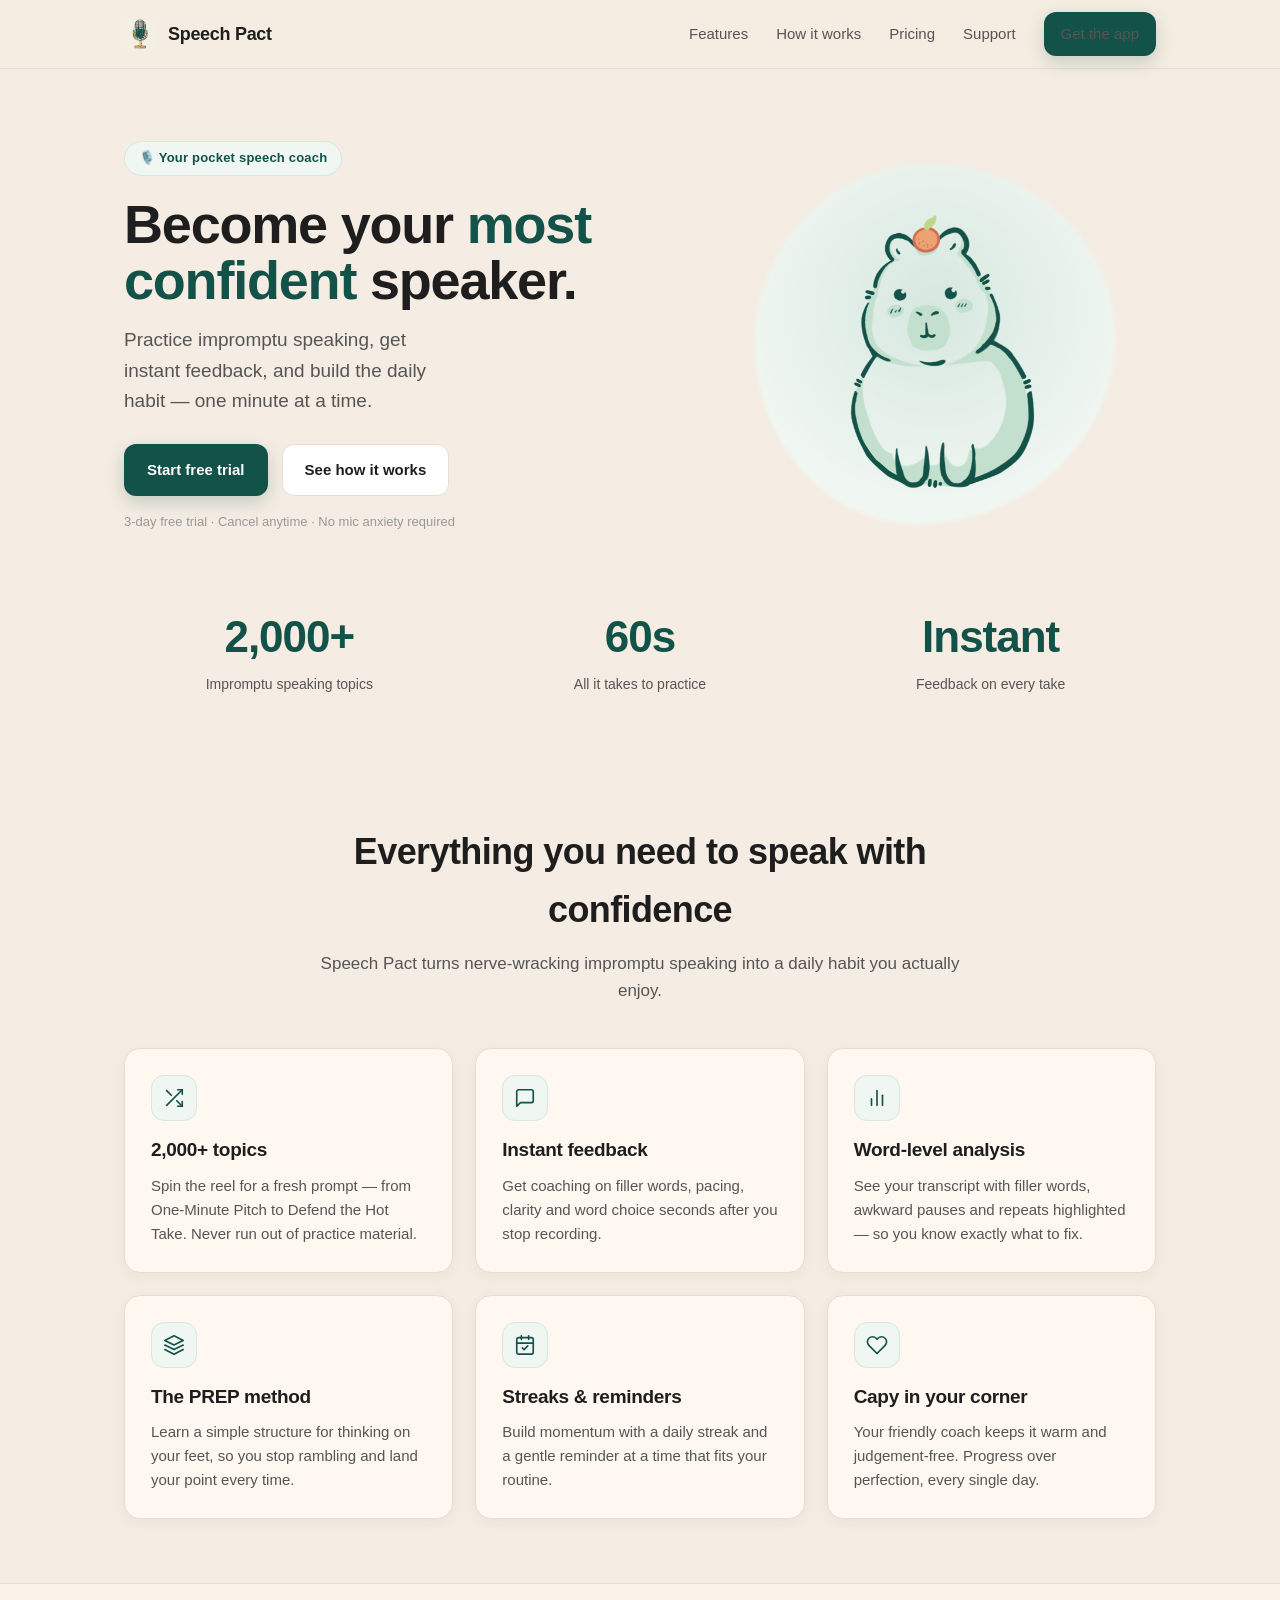
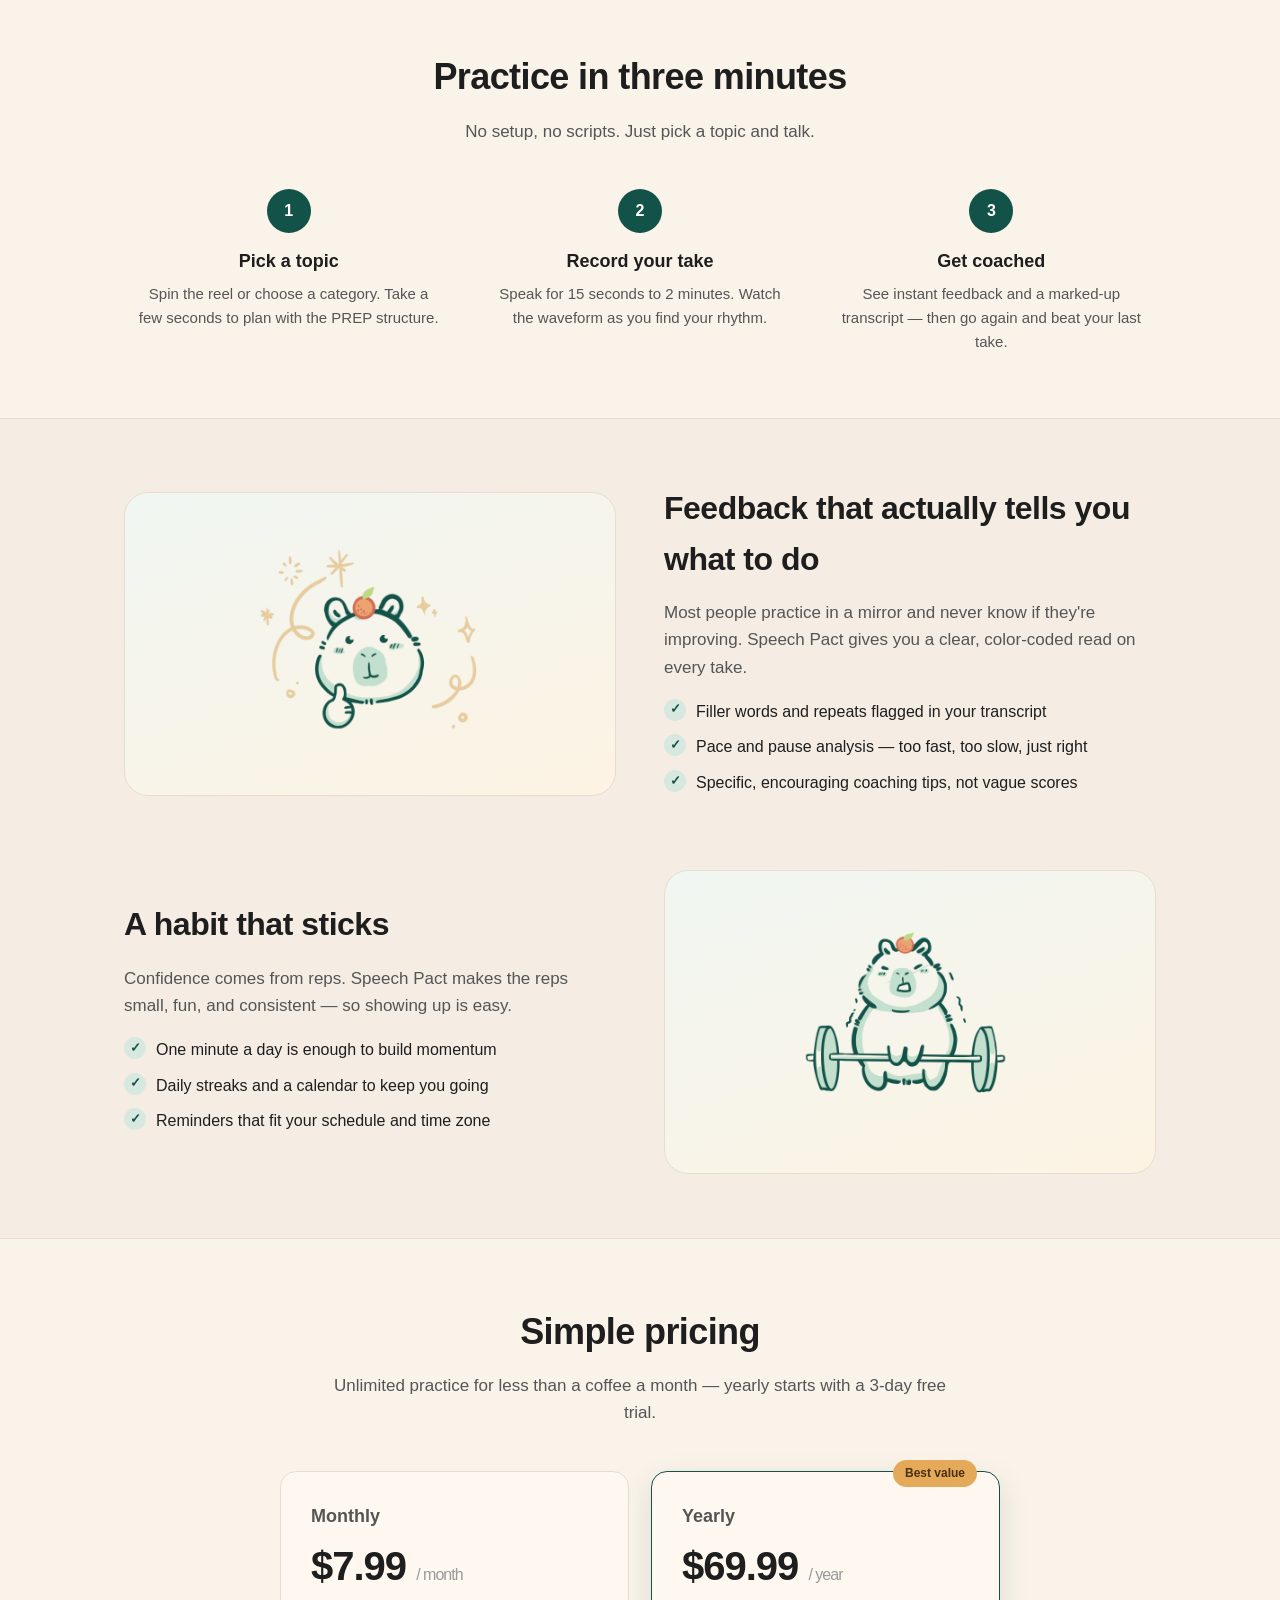
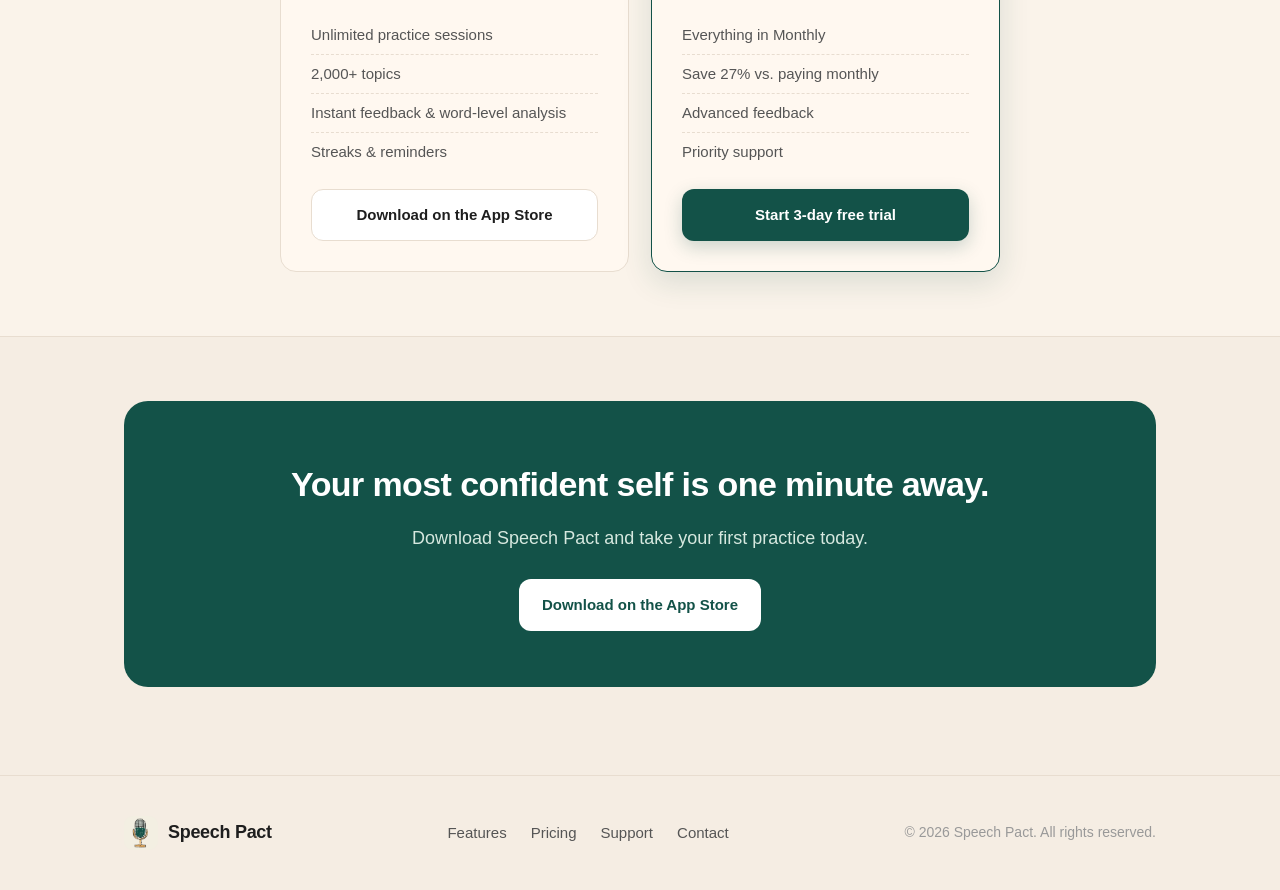
==== index.html @ 2749740c "Initial commit: Speech Pact marketing + support site Static HTML/CSS site matching the app's design " ====
<!DOCTYPE html>
<html lang="en">
<head>
  <meta charset="UTF-8" />
  <meta name="viewport" content="width=device-width, initial-scale=1.0" />
  <title>Speech Pact — Become your most confident speaker</title>
  <meta name="description" content="Speech Pact is your personal speech coach. Practice impromptu speaking with 2,000+ topics, get instant feedback on filler words, pacing and clarity, and build a daily streak." />
  <meta property="og:title" content="Speech Pact — Become your most confident speaker" />
  <meta property="og:description" content="Your pocket speech coach. Practice, get instant feedback, and build the habit of speaking with confidence." />
  <meta property="og:type" content="website" />
  <meta property="og:image" content="assets/icon.png" />
  <link rel="icon" href="assets/favicon.png" />
  <link rel="stylesheet" href="styles.css" />
</head>
<body>

  <!-- Header -->
  <header class="site-header">
    <div class="wrap nav">
      <a class="brand" href="index.html">
        <img src="assets/icon.png" alt="Speech Pact logo" />
        Speech Pact
      </a>
      <nav class="nav-links">
        <a href="#features" class="nav-hide">Features</a>
        <a href="#how" class="nav-hide">How it works</a>
        <a href="#pricing" class="nav-hide">Pricing</a>
        <a href="support.html">Support</a>
        <a href="#get" class="btn btn-primary btn-sm">Get the app</a>
      </nav>
    </div>
  </header>

  <main>
    <!-- Hero -->
    <section class="hero">
      <div class="wrap hero-grid">
        <div class="hero-copy">
          <span class="eyebrow">🎙️ Your pocket speech coach</span>
          <h1>Become your <span class="accent">most confident</span> speaker.</h1>
          <p class="lede">Practice impromptu speaking, get instant feedback, and build the daily habit — one minute at a time.</p>
          <div class="hero-cta">
            <a href="#get" class="btn btn-primary">Start free trial</a>
            <a href="#how" class="btn btn-ghost">See how it works</a>
          </div>
          <p class="hero-note">3-day free trial · Cancel anytime · No mic anxiety required</p>
        </div>
        <div class="hero-art">
          <div class="blob"></div>
          <img src="assets/capy.png" alt="Capy, the Speech Pact mascot" />
        </div>
      </div>
    </section>

    <!-- Stats -->
    <section style="padding-top:0;">
      <div class="wrap stats">
        <div class="stat"><div class="num">2,000+</div><div class="label">Impromptu speaking topics</div></div>
        <div class="stat"><div class="num">60s</div><div class="label">All it takes to practice</div></div>
        <div class="stat"><div class="num">Instant</div><div class="label">Feedback on every take</div></div>
      </div>
    </section>

    <!-- Features -->
    <section id="features">
      <div class="wrap">
        <div class="section-head">
          <h2>Everything you need to speak with confidence</h2>
          <p>Speech Pact turns nerve-wracking impromptu speaking into a daily habit you actually enjoy.</p>
        </div>
        <div class="features">
          <div class="card">
            <div class="ico"><svg viewBox="0 0 24 24"><polyline points="16 3 21 3 21 8"/><line x1="4" y1="20" x2="21" y2="3"/><polyline points="21 16 21 21 16 21"/><line x1="15" y1="15" x2="21" y2="21"/><line x1="4" y1="4" x2="9" y2="9"/></svg></div>
            <h3>2,000+ topics</h3>
            <p>Spin the reel for a fresh prompt — from One-Minute Pitch to Defend the Hot Take. Never run out of practice material.</p>
          </div>
          <div class="card">
            <div class="ico"><svg viewBox="0 0 24 24"><path d="M21 15a2 2 0 0 1-2 2H7l-4 4V5a2 2 0 0 1 2-2h14a2 2 0 0 1 2 2z"/></svg></div>
            <h3>Instant feedback</h3>
            <p>Get coaching on filler words, pacing, clarity and word choice seconds after you stop recording.</p>
          </div>
          <div class="card">
            <div class="ico"><svg viewBox="0 0 24 24"><line x1="6" y1="20" x2="6" y2="13"/><line x1="12" y1="20" x2="12" y2="4"/><line x1="18" y1="20" x2="18" y2="9"/></svg></div>
            <h3>Word-level analysis</h3>
            <p>See your transcript with filler words, awkward pauses and repeats highlighted — so you know exactly what to fix.</p>
          </div>
          <div class="card">
            <div class="ico"><svg viewBox="0 0 24 24"><polygon points="12 2 2 7 12 12 22 7 12 2"/><polyline points="2 17 12 22 22 17"/><polyline points="2 12 12 17 22 12"/></svg></div>
            <h3>The PREP method</h3>
            <p>Learn a simple structure for thinking on your feet, so you stop rambling and land your point every time.</p>
          </div>
          <div class="card">
            <div class="ico"><svg viewBox="0 0 24 24"><rect x="3" y="4" width="18" height="18" rx="2"/><line x1="16" y1="2" x2="16" y2="6"/><line x1="8" y1="2" x2="8" y2="6"/><line x1="3" y1="10" x2="21" y2="10"/><polyline points="9 15 11 17 15 13"/></svg></div>
            <h3>Streaks &amp; reminders</h3>
            <p>Build momentum with a daily streak and a gentle reminder at a time that fits your routine.</p>
          </div>
          <div class="card">
            <div class="ico"><svg viewBox="0 0 24 24"><path d="M20.84 4.61a5.5 5.5 0 0 0-7.78 0L12 5.67l-1.06-1.06a5.5 5.5 0 0 0-7.78 7.78l1.06 1.06L12 21.23l7.78-7.78 1.06-1.06a5.5 5.5 0 0 0 0-7.78z"/></svg></div>
            <h3>Capy in your corner</h3>
            <p>Your friendly coach keeps it warm and judgement-free. Progress over perfection, every single day.</p>
          </div>
        </div>
      </div>
    </section>

    <!-- How it works -->
    <section id="how" style="background:var(--cream); border-top:1px solid var(--line); border-bottom:1px solid var(--line);">
      <div class="wrap">
        <div class="section-head">
          <h2>Practice in three minutes</h2>
          <p>No setup, no scripts. Just pick a topic and talk.</p>
        </div>
        <div class="steps">
          <div class="step">
            <div class="n">1</div>
            <h3>Pick a topic</h3>
            <p>Spin the reel or choose a category. Take a few seconds to plan with the PREP structure.</p>
          </div>
          <div class="step">
            <div class="n">2</div>
            <h3>Record your take</h3>
            <p>Speak for 15 seconds to 2 minutes. Watch the waveform as you find your rhythm.</p>
          </div>
          <div class="step">
            <div class="n">3</div>
            <h3>Get coached</h3>
            <p>See instant feedback and a marked-up transcript — then go again and beat your last take.</p>
          </div>
        </div>
      </div>
    </section>

    <!-- Split showcase -->
    <section>
      <div class="wrap split">
        <div class="split-media"><img src="assets/it-works.png" alt="Speech Pact feedback illustration" /></div>
        <div>
          <h2>Feedback that actually tells you what to do</h2>
          <p>Most people practice in a mirror and never know if they're improving. Speech Pact gives you a clear, color-coded read on every take.</p>
          <ul class="ticks">
            <li>Filler words and repeats flagged in your transcript</li>
            <li>Pace and pause analysis — too fast, too slow, just right</li>
            <li>Specific, encouraging coaching tips, not vague scores</li>
          </ul>
        </div>
      </div>
    </section>

    <section style="padding-top:0;">
      <div class="wrap split reverse">
        <div class="split-media"><img src="assets/practice.png" alt="Daily practice illustration" /></div>
        <div>
          <h2>A habit that sticks</h2>
          <p>Confidence comes from reps. Speech Pact makes the reps small, fun, and consistent — so showing up is easy.</p>
          <ul class="ticks">
            <li>One minute a day is enough to build momentum</li>
            <li>Daily streaks and a calendar to keep you going</li>
            <li>Reminders that fit your schedule and time zone</li>
          </ul>
        </div>
      </div>
    </section>

    <!-- Pricing -->
    <section id="pricing" style="background:var(--cream); border-top:1px solid var(--line); border-bottom:1px solid var(--line);">
      <div class="wrap">
        <div class="section-head">
          <h2>Simple pricing</h2>
          <p>Unlimited practice for less than a coffee a month — yearly starts with a 3-day free trial.</p>
        </div>
        <div class="price-grid">
          <div class="price">
            <h3>Monthly</h3>
            <div class="amount">$7.99 <small>/ month</small></div>
            <ul>
              <li>Unlimited practice sessions</li>
              <li>2,000+ topics</li>
              <li>Instant feedback &amp; word-level analysis</li>
              <li>Streaks &amp; reminders</li>
            </ul>
            <a href="#get" class="btn btn-ghost" style="width:100%;">Download on the App Store</a>
          </div>
          <div class="price featured">
            <span class="tag">Best value</span>
            <h3>Yearly</h3>
            <div class="amount">$69.99 <small>/ year</small></div>
            <ul>
              <li>Everything in Monthly</li>
              <li>Save 27% vs. paying monthly</li>
              <li>Advanced feedback</li>
              <li>Priority support</li>
            </ul>
            <a href="#get" class="btn btn-primary" style="width:100%;">Start 3-day free trial</a>
          </div>
        </div>
      </div>
    </section>

    <!-- CTA -->
    <section id="get">
      <div class="wrap">
        <div class="cta-band">
          <h2>Your most confident self is one minute away.</h2>
          <p>Download Speech Pact and take your first practice today.</p>
          <a href="#" class="btn btn-primary">Download on the App Store</a>
        </div>
      </div>
    </section>
  </main>

  <!-- Footer -->
  <footer class="site-footer">
    <div class="wrap footer-grid">
      <a class="brand" href="index.html">
        <img src="assets/icon.png" alt="Speech Pact logo" />
        Speech Pact
      </a>
      <nav class="footer-links">
        <a href="#features">Features</a>
        <a href="#pricing">Pricing</a>
        <a href="support.html">Support</a>
        <a href="mailto:speechpact@gmail.com">Contact</a>
      </nav>
      <div class="muted">© 2026 Speech Pact. All rights reserved.</div>
    </div>
  </footer>

</body>
</html>
---- styles.css ----
/* ============================================================
   Speech Pact — marketing site styles
   Palette mirrors the app (expo/constants/colors.ts)
   ============================================================ */

:root {
  --green:        #135248;
  --green-pale:   #F0F6F2;
  --green-light:  #D6E8DF;
  --amber:        #E4A959;
  --amber-pale:   #FDF3E3;
  --terracotta:   #C4563A;
  --terracotta-l: #F2D5CC;

  --bg:           #F5EDE3;
  --cream:        #FAF3EA;
  --card:         #FFF8F0;
  --white:        #FFFFFF;

  --ink:          #1E1E1E;
  --ink-2:        #555555;
  --ink-muted:    #999999;

  --line:         #E8DDD0;
  --shadow:       rgba(61, 44, 30, 0.10);
  --shadow-soft:  rgba(61, 44, 30, 0.06);

  --radius-sm: 12px;
  --radius:    16px;
  --radius-lg: 24px;
  --maxw:      1080px;

  --font: -apple-system, BlinkMacSystemFont, "Segoe UI", Roboto, "Helvetica Neue", Arial, sans-serif;
}

* { box-sizing: border-box; }

html { scroll-behavior: smooth; }

body {
  margin: 0;
  font-family: var(--font);
  color: var(--ink);
  background: var(--bg);
  line-height: 1.6;
  -webkit-font-smoothing: antialiased;
  text-rendering: optimizeLegibility;
}

img { max-width: 100%; display: block; }

a { color: var(--green); text-decoration: none; }
a:hover { text-decoration: underline; }

.wrap {
  width: 100%;
  max-width: var(--maxw);
  margin: 0 auto;
  padding: 0 24px;
}

/* ---------- Header / nav ---------- */
.site-header {
  position: sticky;
  top: 0;
  z-index: 50;
  background: rgba(245, 237, 227, 0.82);
  backdrop-filter: saturate(180%) blur(12px);
  -webkit-backdrop-filter: saturate(180%) blur(12px);
  border-bottom: 1px solid var(--line);
}
.nav {
  display: flex;
  align-items: center;
  justify-content: space-between;
  height: 68px;
}
.brand {
  display: flex;
  align-items: center;
  gap: 10px;
  font-weight: 800;
  font-size: 18px;
  letter-spacing: -0.3px;
  color: var(--ink);
}
.brand:hover { text-decoration: none; }
.brand img { width: 34px; height: 34px; border-radius: 9px; }
.nav-links { display: flex; align-items: center; gap: 28px; }
.nav-links a { color: var(--ink-2); font-weight: 500; font-size: 15px; }
.nav-links a:hover { color: var(--green); text-decoration: none; }

/* ---------- Buttons ---------- */
.btn {
  display: inline-flex;
  align-items: center;
  justify-content: center;
  gap: 8px;
  padding: 13px 22px;
  border-radius: var(--radius-sm);
  font-weight: 600;
  font-size: 15px;
  border: 1px solid transparent;
  cursor: pointer;
  transition: transform 0.12s ease, box-shadow 0.12s ease, background 0.12s ease;
}
.btn:hover { text-decoration: none; transform: translateY(-1px); }
.btn-primary {
  background: var(--green);
  color: var(--white);
  box-shadow: 0 6px 18px rgba(19, 82, 72, 0.22);
}
.btn-primary:hover { background: #0f433b; color: var(--white); }
.btn-ghost {
  background: var(--white);
  color: var(--ink);
  border-color: var(--line);
}
.btn-ghost:hover { background: var(--cream); color: var(--ink); }
.btn-sm { padding: 9px 16px; font-size: 14px; }

/* ---------- Hero ---------- */
.hero {
  padding: 72px 0 56px;
}
.hero-grid {
  display: grid;
  grid-template-columns: 1.1fr 0.9fr;
  gap: 48px;
  align-items: center;
}
.eyebrow {
  display: inline-flex;
  align-items: center;
  gap: 8px;
  background: var(--green-pale);
  color: var(--green);
  border: 1px solid var(--green-light);
  font-weight: 600;
  font-size: 13px;
  padding: 6px 14px;
  border-radius: 100px;
  letter-spacing: 0.2px;
}
.hero h1 {
  font-size: 54px;
  line-height: 1.05;
  font-weight: 800;
  letter-spacing: -1.2px;
  margin: 20px 0 16px;
}
.hero h1 .accent { color: var(--green); }
.hero p.lede {
  font-size: 19px;
  color: var(--ink-2);
  max-width: 30ch;
  margin: 0 0 28px;
}
.hero-cta { display: flex; gap: 14px; flex-wrap: wrap; }
.hero-note { margin-top: 16px; font-size: 13px; color: var(--ink-muted); }

.hero-art {
  position: relative;
  display: flex;
  justify-content: center;
}
.hero-art .blob {
  position: absolute;
  inset: 0;
  margin: auto;
  width: 360px;
  height: 360px;
  background: radial-gradient(circle at 50% 40%, var(--green-light), var(--green-pale) 70%);
  border-radius: 48% 52% 55% 45% / 50% 48% 52% 50%;
  filter: blur(2px);
  z-index: 0;
}
.hero-art img { position: relative; z-index: 1; width: 300px; }

/* ---------- Section scaffolding ---------- */
/* Offset anchor jumps so a section's top edge clears the sticky header
   instead of hiding beneath it. */
section { padding: 64px 0; scroll-margin-top: 68px; }
.section-head { text-align: center; max-width: 640px; margin: 0 auto 44px; }
.section-head h2 {
  font-size: 36px;
  font-weight: 800;
  letter-spacing: -0.6px;
  margin: 0 0 12px;
}
.section-head p { font-size: 17px; color: var(--ink-2); margin: 0; }

/* ---------- Logos / trust strip ---------- */
.stats {
  display: grid;
  grid-template-columns: repeat(3, 1fr);
  gap: 20px;
  text-align: center;
}
.stat .num { font-size: 44px; font-weight: 800; color: var(--green); letter-spacing: -1px; }
.stat .label { font-size: 14px; color: var(--ink-2); }

/* ---------- Feature cards ---------- */
.features {
  display: grid;
  grid-template-columns: repeat(3, 1fr);
  gap: 22px;
}
.card {
  background: var(--card);
  border: 1px solid var(--line);
  border-radius: var(--radius);
  padding: 26px;
  box-shadow: 0 4px 14px var(--shadow-soft);
}
.card .ico {
  width: 46px; height: 46px;
  border-radius: 13px;
  display: grid; place-items: center;
  background: var(--green-pale);
  border: 1px solid var(--green-light);
  margin-bottom: 14px;
}
.card .ico svg {
  width: 22px; height: 22px;
  fill: none;
  stroke: var(--green);
  stroke-width: 1.8;
  stroke-linecap: round;
  stroke-linejoin: round;
}
.card h3 { font-size: 19px; margin: 0 0 8px; letter-spacing: -0.3px; }
.card p { margin: 0; color: var(--ink-2); font-size: 15px; }

/* ---------- How it works ---------- */
.steps { display: grid; grid-template-columns: repeat(3, 1fr); gap: 22px; }
.step { text-align: center; padding: 0 12px; }
.step .n {
  width: 44px; height: 44px;
  margin: 0 auto 14px;
  border-radius: 50%;
  background: var(--green);
  color: var(--white);
  font-weight: 700;
  display: grid; place-items: center;
}
.step h3 { margin: 0 0 6px; font-size: 18px; }
.step p { margin: 0; color: var(--ink-2); font-size: 15px; }

/* ---------- Split / showcase ---------- */
.split {
  display: grid;
  grid-template-columns: 1fr 1fr;
  gap: 48px;
  align-items: center;
}
.split.reverse .split-media { order: 2; }
.split-media {
  background: linear-gradient(160deg, var(--green-pale), var(--amber-pale));
  border: 1px solid var(--line);
  border-radius: var(--radius-lg);
  padding: 36px;
  display: grid;
  place-items: center;
}
.split-media img { width: 230px; }
.split h2 { font-size: 32px; letter-spacing: -0.5px; margin: 0 0 14px; }
.split p { color: var(--ink-2); font-size: 17px; margin: 0 0 18px; }
.ticks { list-style: none; padding: 0; margin: 0; }
.ticks li {
  display: flex; gap: 10px; align-items: flex-start;
  margin-bottom: 10px; font-size: 16px; color: var(--ink);
}
.ticks li::before {
  content: "✓";
  color: var(--green);
  font-weight: 800;
  background: var(--green-light);
  width: 22px; height: 22px; flex: none;
  border-radius: 50%;
  display: grid; place-items: center;
  font-size: 13px;
}

/* ---------- Pricing ---------- */
.price-grid { display: grid; grid-template-columns: repeat(2, 1fr); gap: 22px; max-width: 720px; margin: 0 auto; }
.price {
  background: var(--card);
  border: 1px solid var(--line);
  border-radius: var(--radius);
  padding: 30px;
  position: relative;
}
.price.featured { border-color: var(--green); box-shadow: 0 10px 30px rgba(19,82,72,0.14); }
.price .tag {
  position: absolute; top: -12px; right: 22px;
  background: var(--amber); color: #4a2f12;
  font-size: 12px; font-weight: 700;
  padding: 4px 12px; border-radius: 100px;
}
.price h3 { margin: 0 0 4px; font-size: 18px; color: var(--ink-2); }
.price .amount { font-size: 40px; font-weight: 800; letter-spacing: -1px; }
.price .amount small { font-size: 16px; font-weight: 500; color: var(--ink-muted); }
.price ul { list-style: none; padding: 0; margin: 18px 0; }
.price li { padding: 7px 0; border-bottom: 1px dashed var(--line); font-size: 15px; color: var(--ink-2); }
.price li:last-child { border-bottom: none; }

/* ---------- CTA band ---------- */
.cta-band {
  background: var(--green);
  border-radius: var(--radius-lg);
  padding: 56px 40px;
  text-align: center;
  color: var(--white);
}
.cta-band h2 { font-size: 34px; margin: 0 0 12px; letter-spacing: -0.6px; }
.cta-band p { color: var(--green-light); font-size: 18px; margin: 0 0 26px; }
.cta-band .btn-primary { background: var(--white); color: var(--green); box-shadow: none; }
.cta-band .btn-primary:hover { background: var(--cream); color: var(--green); }

/* ---------- Footer ---------- */
.site-footer {
  border-top: 1px solid var(--line);
  padding: 40px 0;
  margin-top: 24px;
}
.footer-grid {
  display: flex;
  justify-content: space-between;
  align-items: center;
  gap: 24px;
  flex-wrap: wrap;
}
.footer-links { display: flex; gap: 24px; flex-wrap: wrap; }
.footer-links a { color: var(--ink-2); font-size: 15px; }
.muted { color: var(--ink-muted); font-size: 14px; }

/* ---------- Support page ---------- */
.page-hero { text-align: center; padding: 64px 0 24px; }
.page-hero h1 { font-size: 44px; letter-spacing: -1px; margin: 0 0 12px; }
.page-hero p { font-size: 18px; color: var(--ink-2); max-width: 60ch; margin: 0 auto; }

.support-card {
  background: var(--card);
  border: 1px solid var(--line);
  border-radius: var(--radius);
  padding: 28px;
  box-shadow: 0 4px 14px var(--shadow-soft);
  text-align: center;
  max-width: 560px;
  margin: 0 auto 48px;
}
.support-card .ico { font-size: 30px; margin-bottom: 8px; }
.support-card h3 { margin: 0 0 6px; font-size: 20px; }
.support-card p { margin: 0 0 18px; color: var(--ink-2); }
.support-email { font-size: 18px; font-weight: 700; color: var(--green); }

.faq { max-width: 760px; margin: 0 auto; }
.faq details {
  background: var(--card);
  border: 1px solid var(--line);
  border-radius: var(--radius-sm);
  padding: 4px 22px;
  margin-bottom: 12px;
}
.faq summary {
  cursor: pointer;
  font-weight: 600;
  font-size: 17px;
  padding: 16px 0;
  list-style: none;
  display: flex;
  justify-content: space-between;
  align-items: center;
}
.faq summary::-webkit-details-marker { display: none; }
.faq summary::after { content: "+"; color: var(--green); font-size: 24px; font-weight: 400; }
.faq details[open] summary::after { content: "–"; }
.faq details p { margin: 0 0 18px; color: var(--ink-2); font-size: 15px; }

/* ---------- Responsive ---------- */
@media (max-width: 860px) {
  .hero-grid { grid-template-columns: 1fr; gap: 24px; text-align: center; }
  .hero p.lede { margin-left: auto; margin-right: auto; }
  .hero-cta { justify-content: center; }
  .hero h1 { font-size: 42px; }
  .features, .steps { grid-template-columns: 1fr; }
  .stats { grid-template-columns: 1fr; gap: 28px; }
  .split { grid-template-columns: 1fr; }
  .split.reverse .split-media { order: 0; }
  .price-grid { grid-template-columns: 1fr; }
  .nav-links { gap: 16px; }
  .nav-links .nav-hide { display: none; }
}
@media (max-width: 480px) {
  .hero h1 { font-size: 34px; }
  .section-head h2 { font-size: 28px; }
}
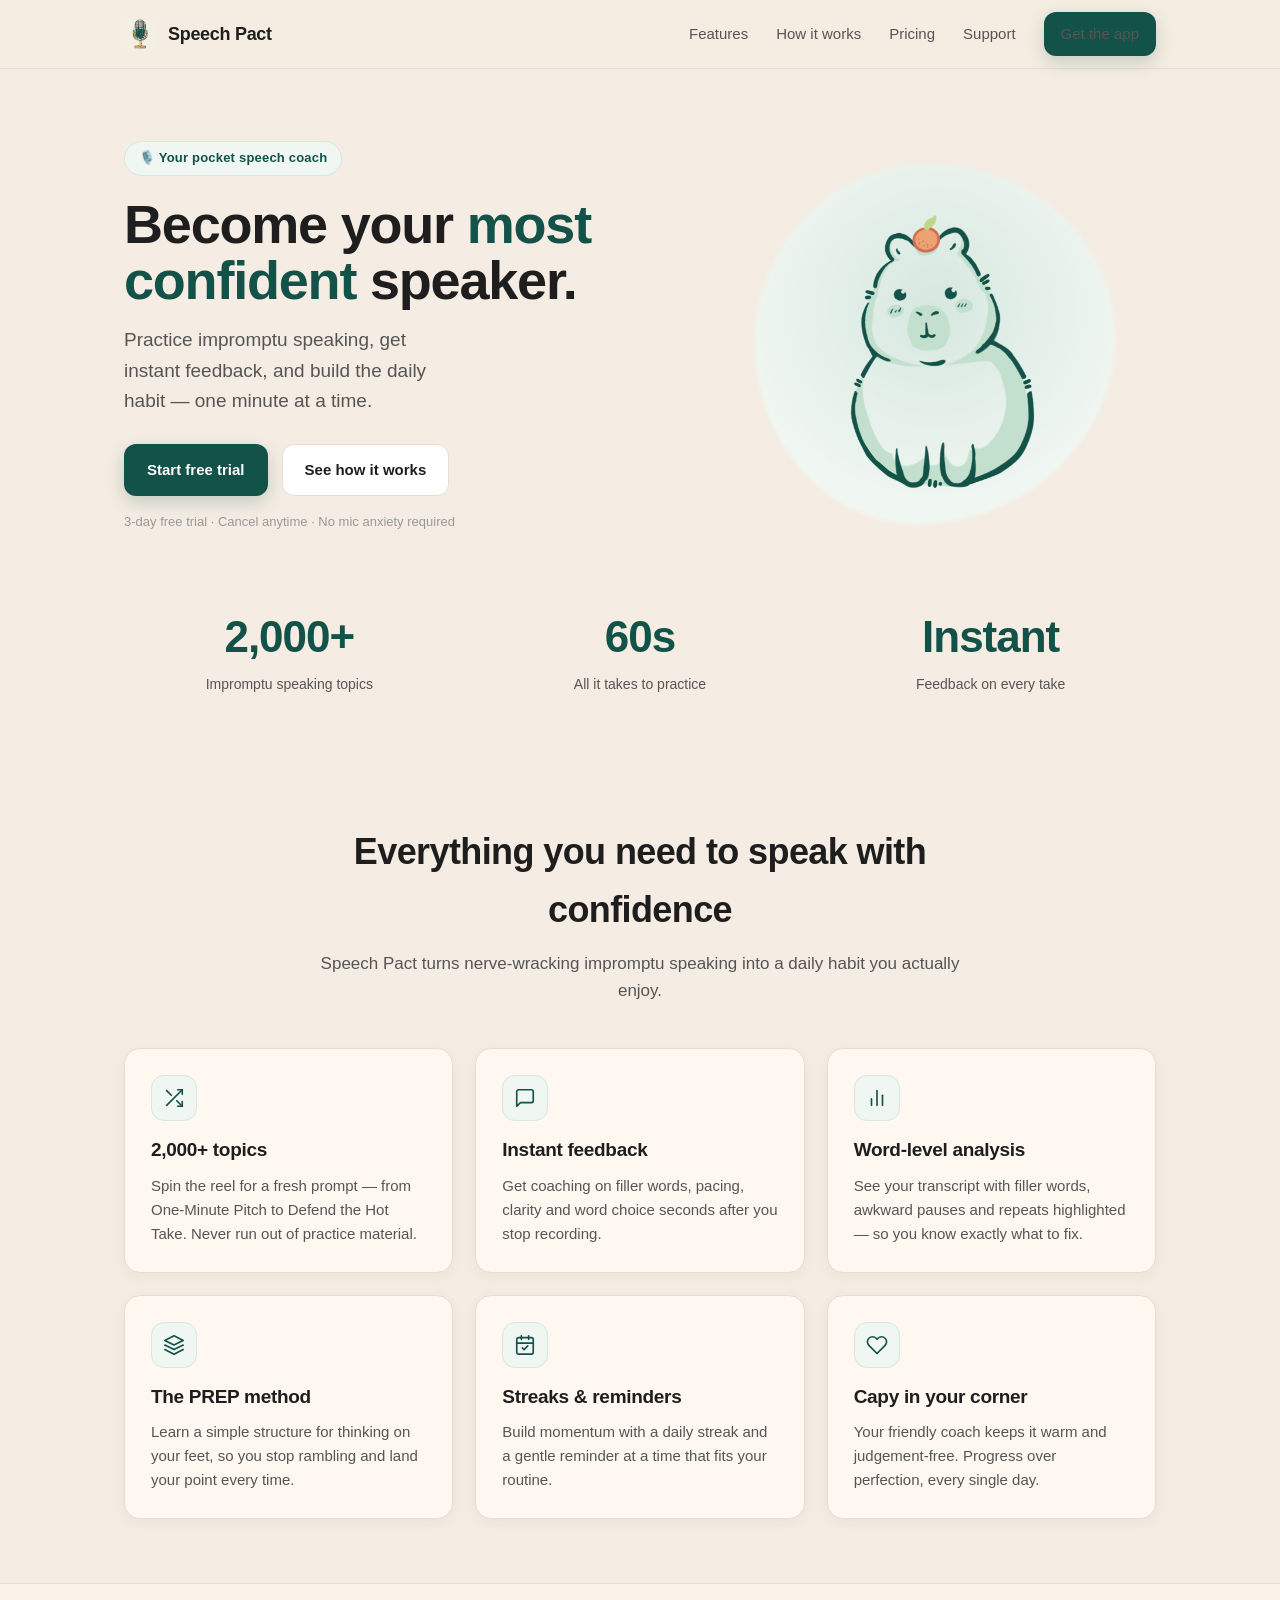
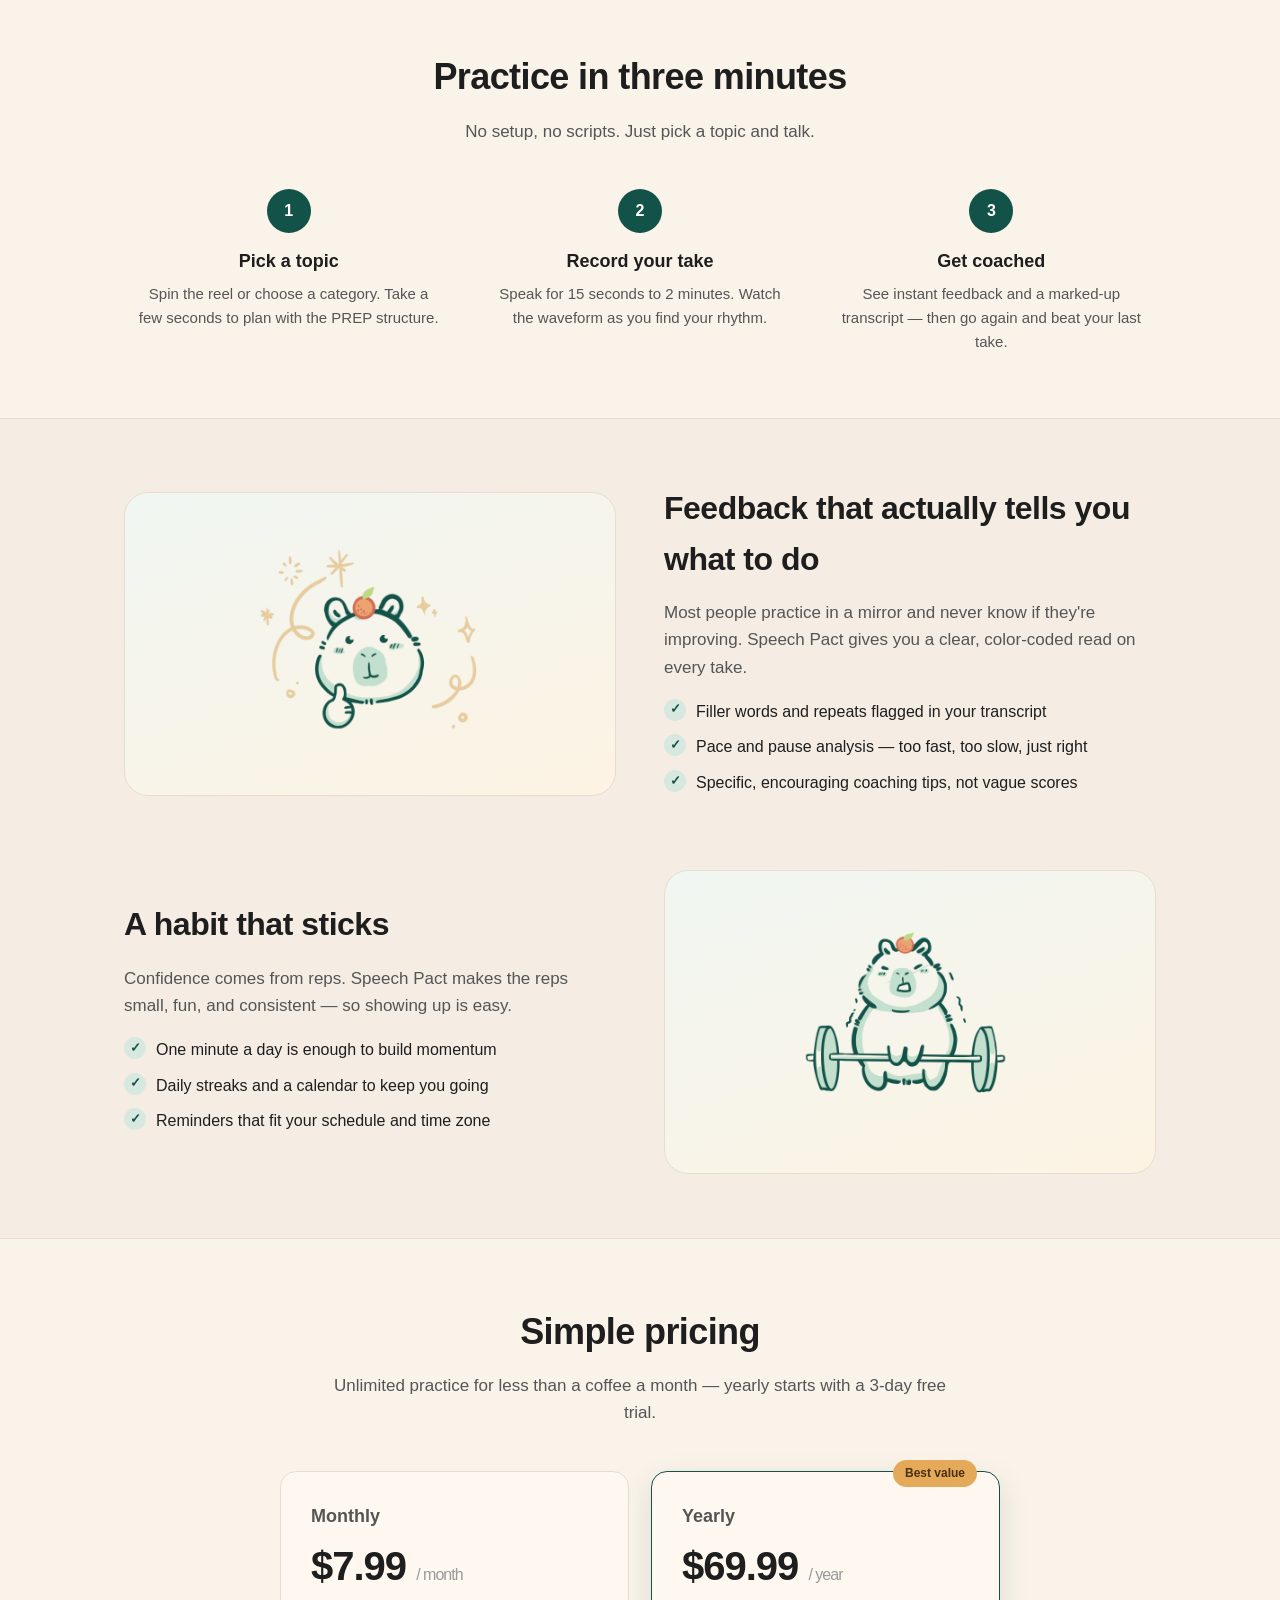
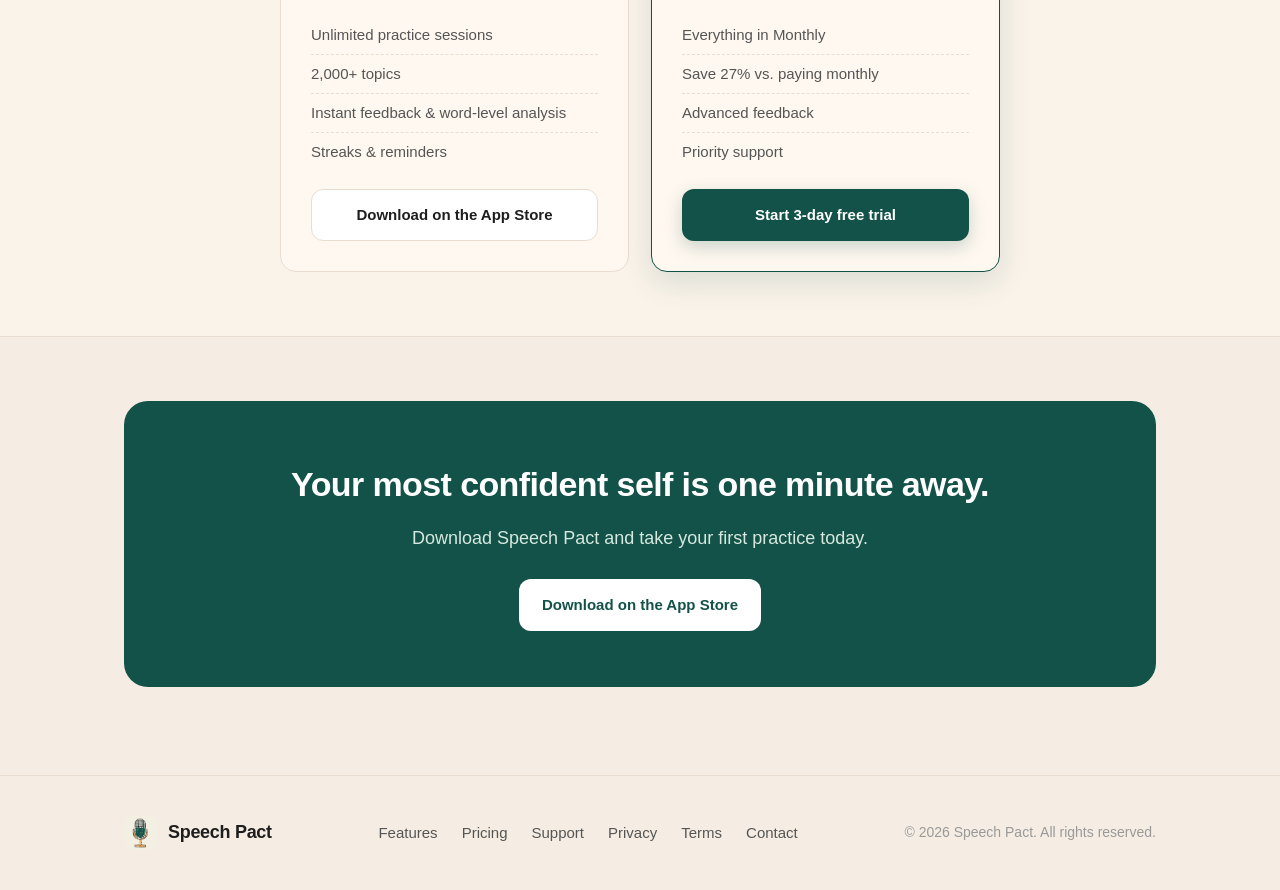
==== commit c24a5f41: "Add privacy policy and terms of service pages Port legal content from the app's settings screens int" ====
--- a/index.html
+++ b/index.html
@@ -219,6 +219,8 @@
         <a href="#features">Features</a>
         <a href="#pricing">Pricing</a>
         <a href="support.html">Support</a>
+        <a href="privacy.html">Privacy</a>
+        <a href="terms.html">Terms</a>
         <a href="mailto:speechpact@gmail.com">Contact</a>
       </nav>
       <div class="muted">© 2026 Speech Pact. All rights reserved.</div>
--- a/styles.css
+++ b/styles.css
@@ -377,6 +377,19 @@
 .faq summary::after { content: "+"; color: var(--green); font-size: 24px; font-weight: 400; }
 .faq details[open] summary::after { content: "–"; }
 .faq details p { margin: 0 0 18px; color: var(--ink-2); font-size: 15px; }
+
+/* ---------- Legal pages (privacy / terms) ---------- */
+.legal { max-width: 760px; margin: 0 auto; }
+.legal .effective { font-size: 14px; color: var(--ink-muted); margin: 0 0 24px; }
+.legal h2 {
+  font-size: 20px;
+  letter-spacing: -0.3px;
+  margin: 34px 0 12px;
+}
+.legal p { font-size: 15px; color: var(--ink-2); margin: 0 0 14px; }
+.legal ul { margin: 0 0 14px; padding-left: 22px; }
+.legal li { font-size: 15px; color: var(--ink-2); margin-bottom: 8px; }
+.legal strong { color: var(--ink); font-weight: 700; }
 
 /* ---------- Responsive ---------- */
 @media (max-width: 860px) {
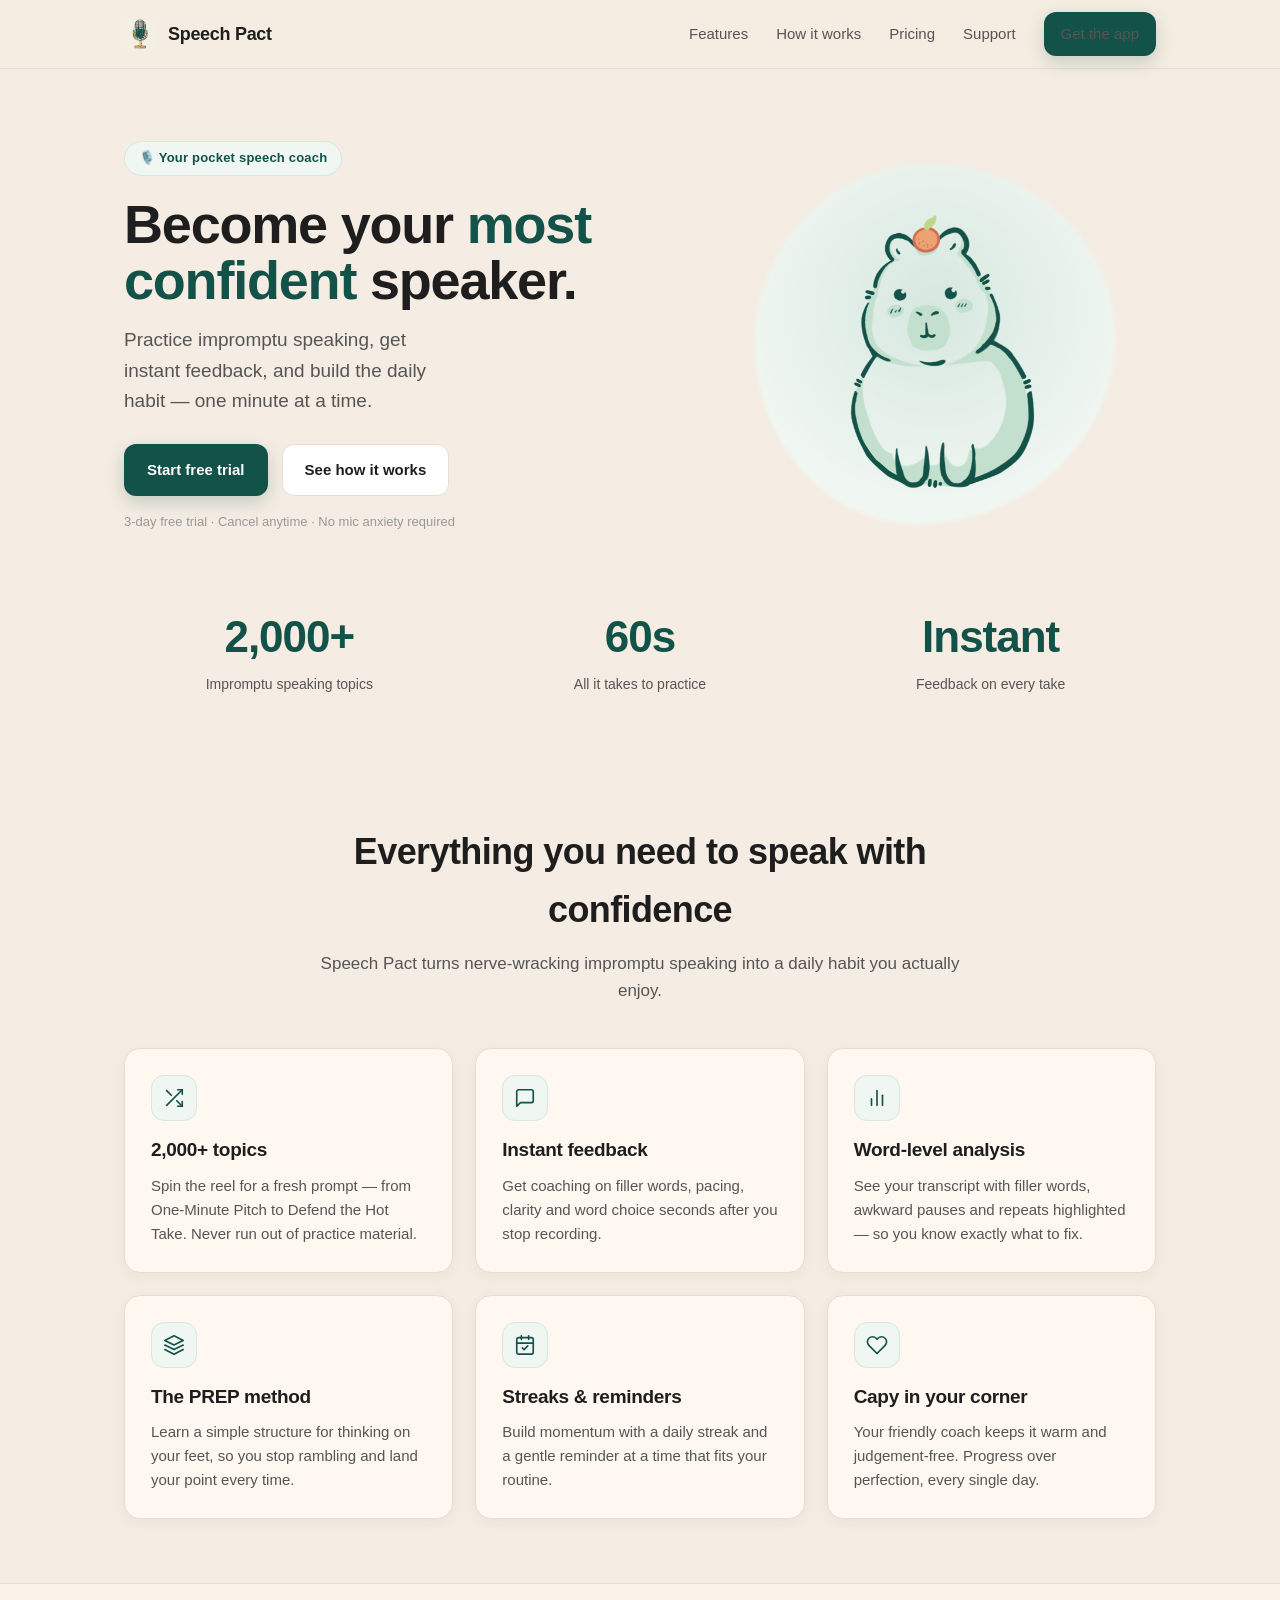
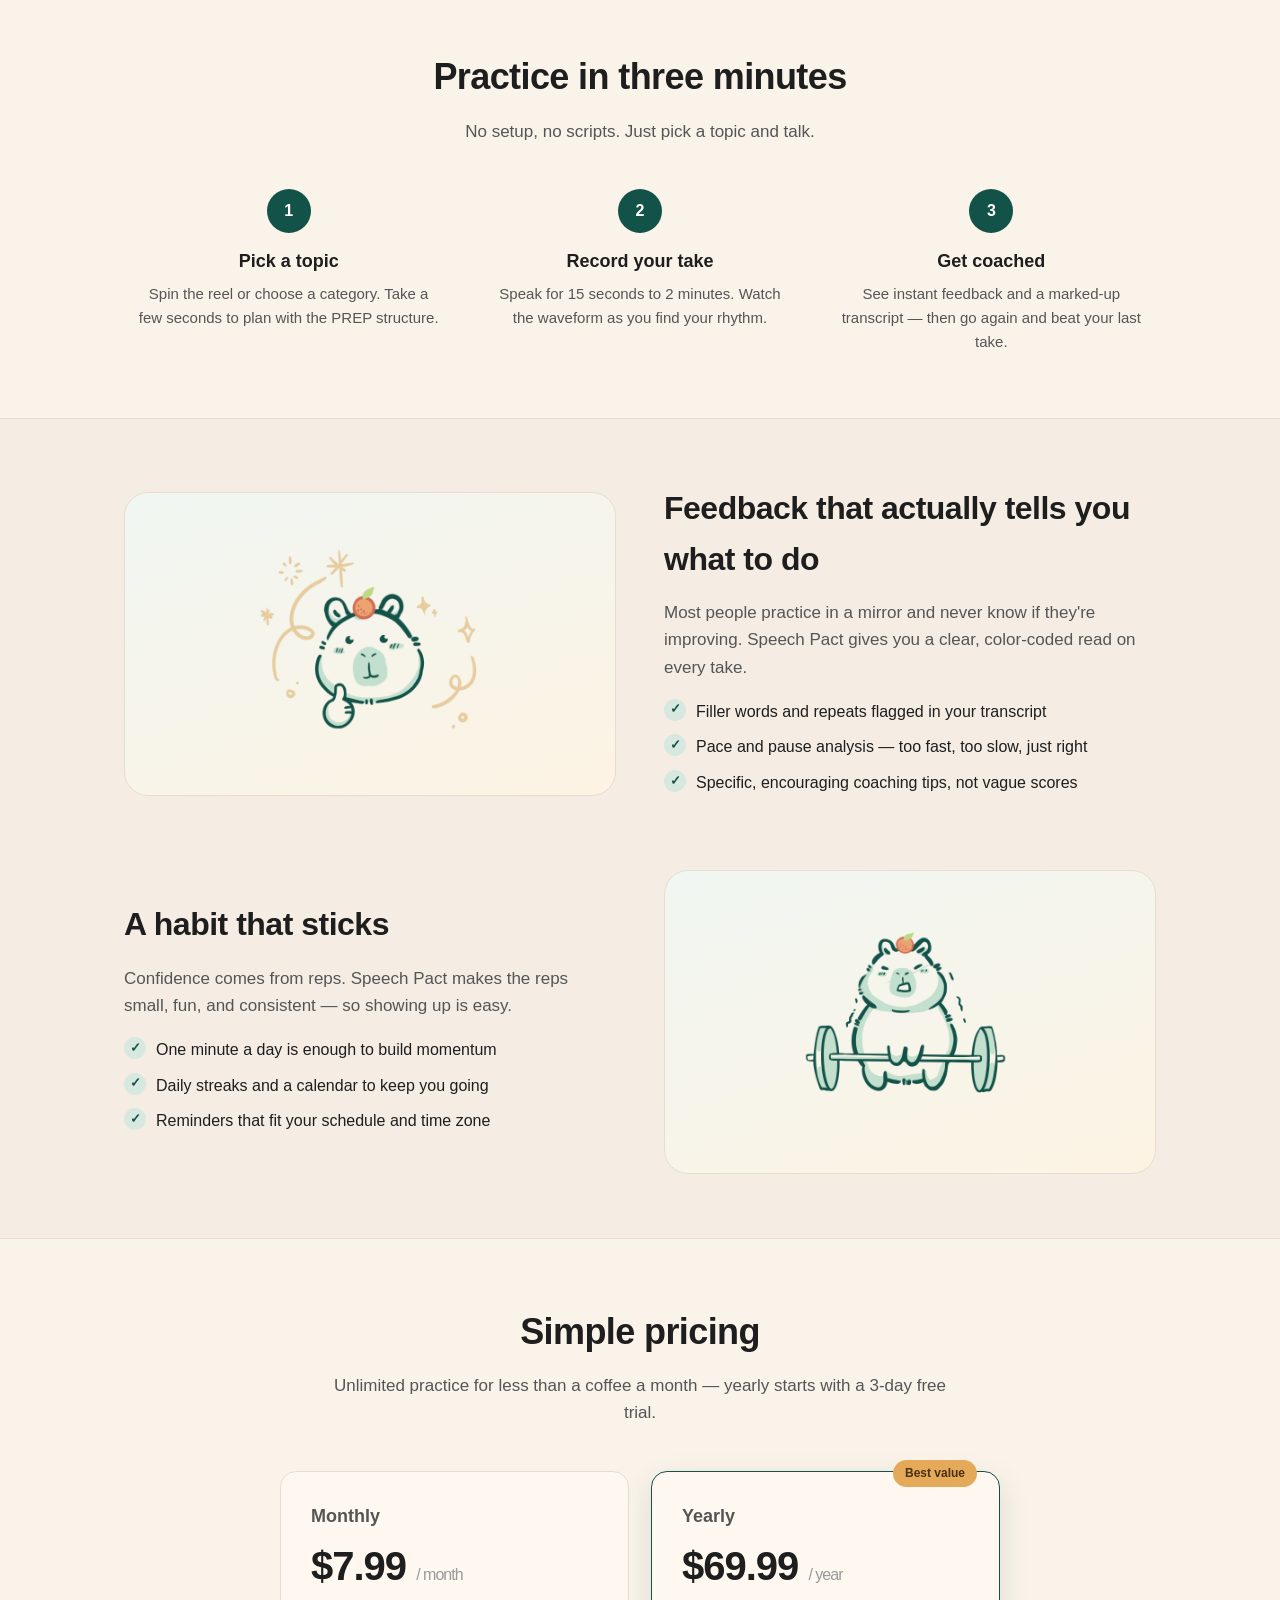
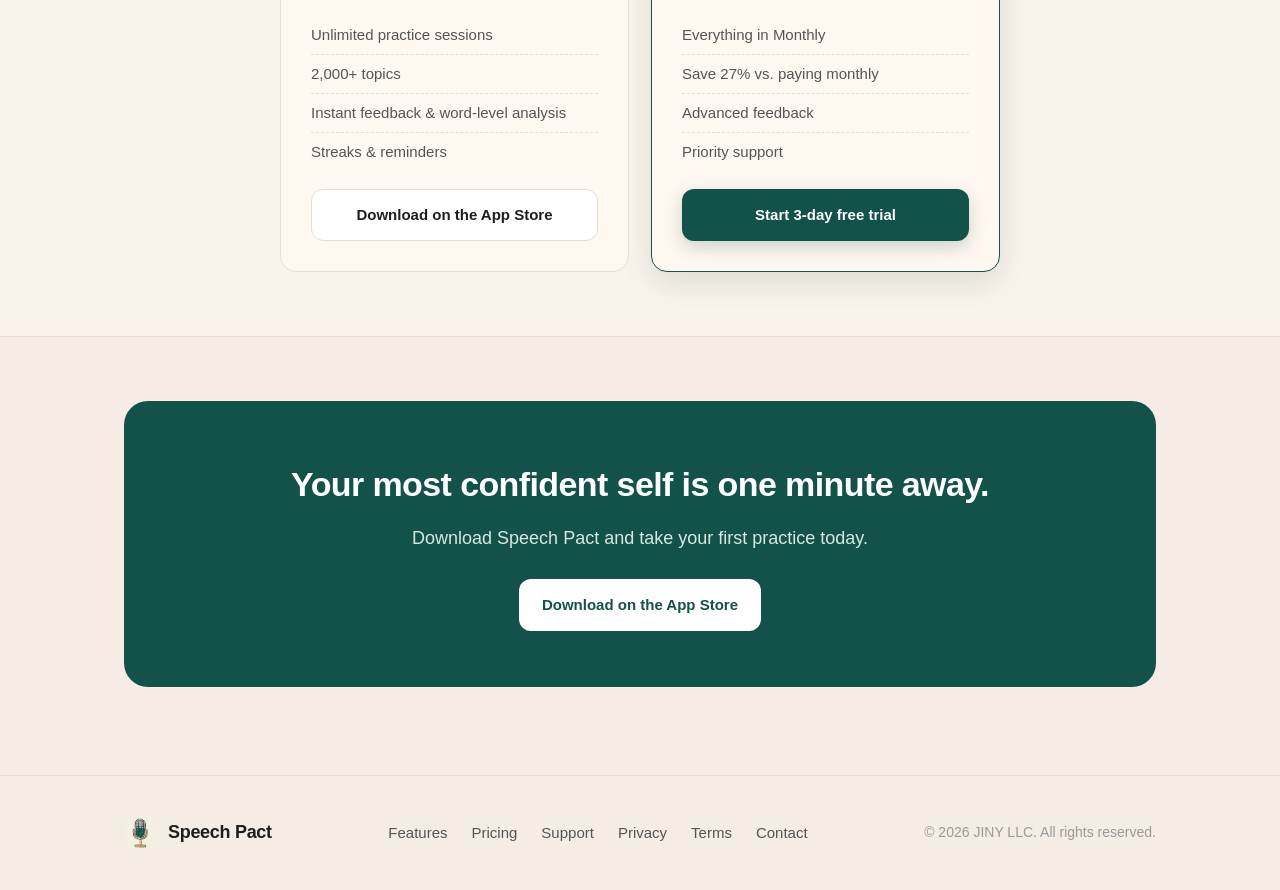
==== commit 68ad18b6: "Update support email and copyright holder Switch contact email from speechpact@gmail.com to support@" ====
--- a/index.html
+++ b/index.html
@@ -221,9 +221,9 @@
         <a href="support.html">Support</a>
         <a href="privacy.html">Privacy</a>
         <a href="terms.html">Terms</a>
-        <a href="mailto:speechpact@gmail.com">Contact</a>
+        <a href="mailto:support@speechpact.com">Contact</a>
       </nav>
-      <div class="muted">© 2026 Speech Pact. All rights reserved.</div>
+      <div class="muted">© 2026 JINY LLC. All rights reserved.</div>
     </div>
   </footer>
 
--- a/styles.css
+++ b/styles.css
@@ -354,6 +354,35 @@
 .support-card h3 { margin: 0 0 6px; font-size: 20px; }
 .support-card p { margin: 0 0 18px; color: var(--ink-2); }
 .support-email { font-size: 18px; font-weight: 700; color: var(--green); }
+
+/* ---------- Auth forms (reset password) ---------- */
+.auth-card {
+  background: var(--card);
+  border: 1px solid var(--line);
+  border-radius: var(--radius);
+  padding: 32px;
+  box-shadow: 0 4px 14px var(--shadow-soft);
+  max-width: 420px;
+  margin: 0 auto 48px;
+}
+.auth-card .state-icon { font-size: 32px; text-align: center; margin-bottom: 10px; }
+.auth-card h3 { margin: 0 0 6px; font-size: 20px; text-align: center; }
+.auth-card > p { margin: 0 0 22px; color: var(--ink-2); text-align: center; }
+.field { margin-bottom: 16px; }
+.field label { display: block; font-size: 13px; font-weight: 600; color: var(--ink-2); margin-bottom: 6px; }
+.field input {
+  width: 100%;
+  padding: 12px 14px;
+  border-radius: var(--radius-sm);
+  border: 1px solid var(--line);
+  background: var(--white);
+  font-size: 15px;
+  font-family: var(--font);
+  color: var(--ink);
+}
+.field input:focus { outline: none; border-color: var(--green); }
+.form-error { color: var(--terracotta); font-size: 14px; margin: 4px 0 14px; min-height: 20px; }
+.auth-card .btn { width: 100%; }
 
 .faq { max-width: 760px; margin: 0 auto; }
 .faq details {
